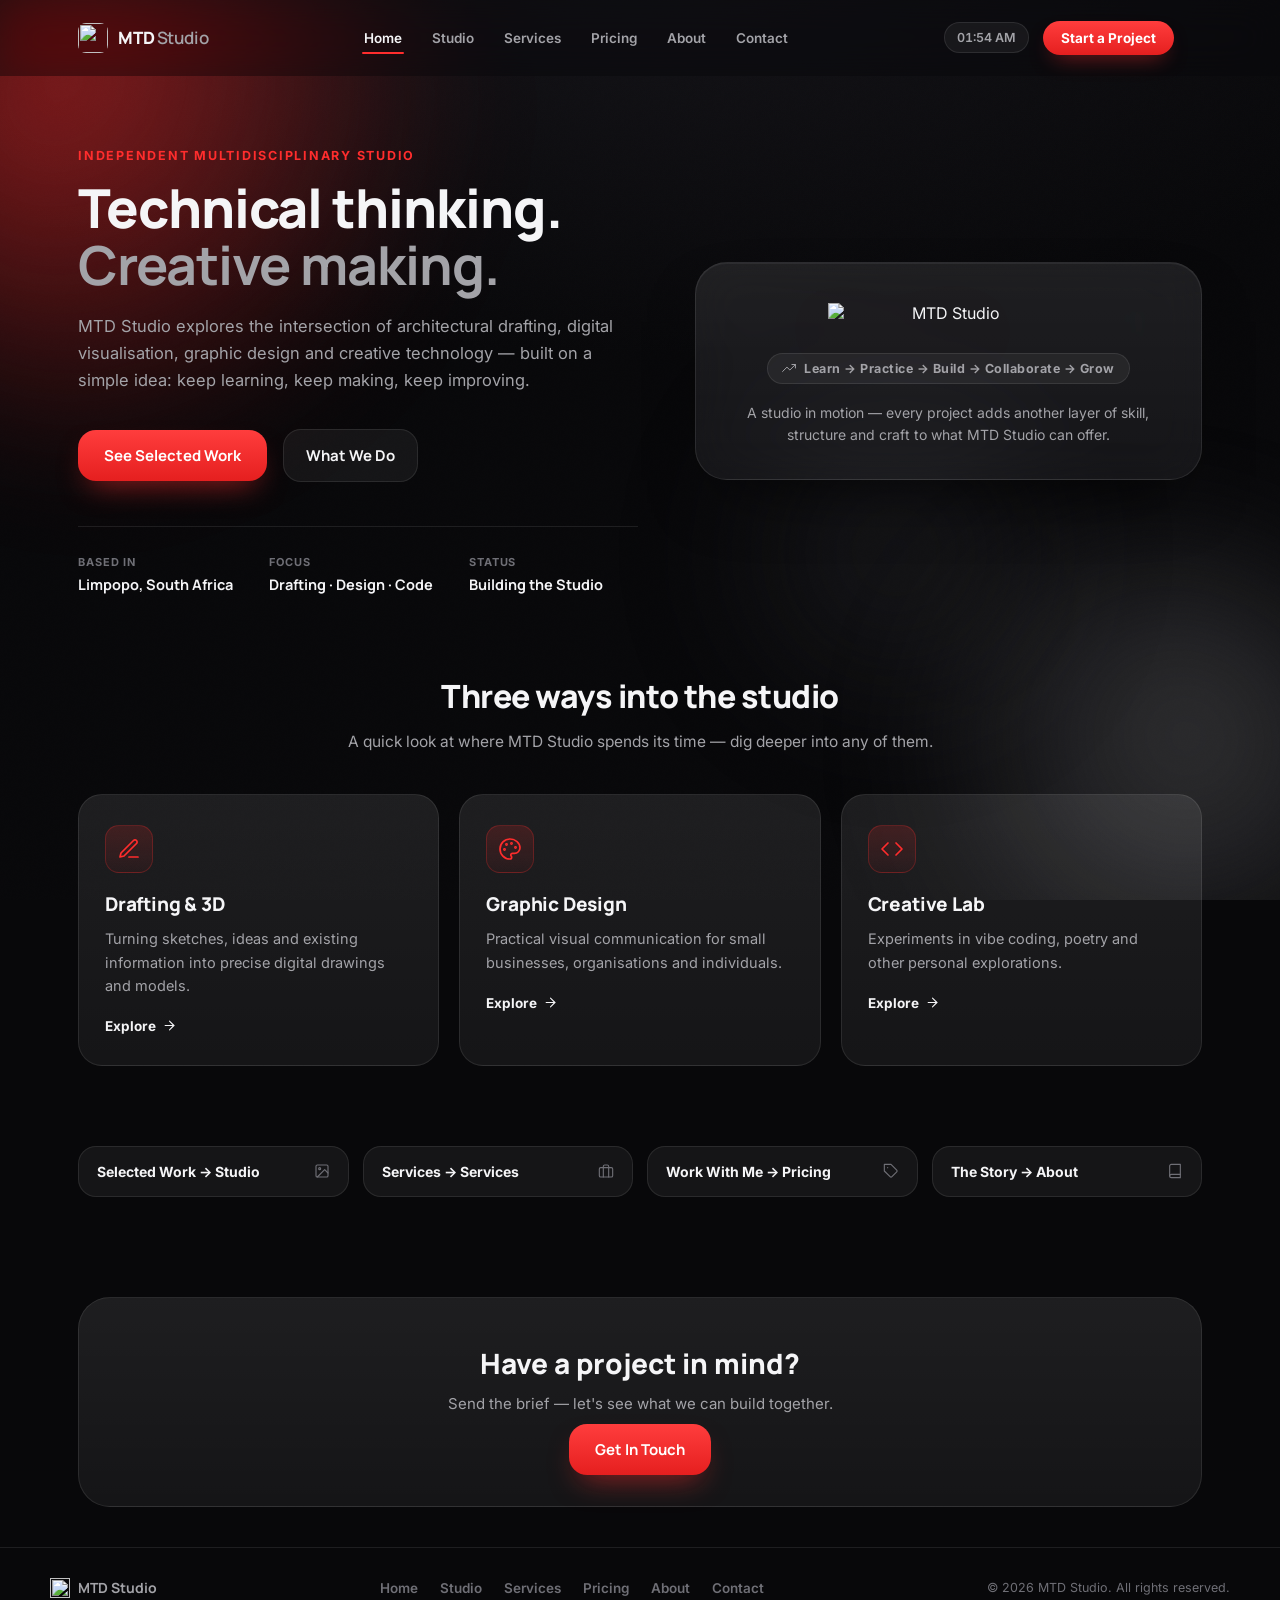
==== index.html @ 6cbee1c7 "Add new HTML pages for contact, pricing, services, and studio sections - Created contact.html for us" ====
<!DOCTYPE html>
<html lang="en">
<head>
<meta charset="UTF-8">
<meta name="viewport" content="width=device-width, initial-scale=1.0, viewport-fit=cover">
<title>MTD Studio — Technical Thinking. Creative Making.</title>
<meta name="description" content="MTD Studio is an independent multidisciplinary studio exploring the intersection of architectural drafting, digital visualisation, graphic design and creative technology.">

<link rel="icon" type="image/png" href="assets/web tab icon.png">
<link rel="apple-touch-icon" href="assets/web tab icon.png">
<meta name="theme-color" content="#0b0b0d">

<link rel="preconnect" href="https://fonts.googleapis.com">
<link rel="preconnect" href="https://fonts.gstatic.com" crossorigin>
<link href="https://fonts.googleapis.com/css2?family=Inter:wght@300;400;500;600;700;800&family=Manrope:wght@400;600;700;800&display=swap" rel="stylesheet">

<link rel="stylesheet" href="style.css">
</head>
<body id="top">

<div class="bg-scene" aria-hidden="true">
  <span class="orb orb--red"></span>
  <span class="orb orb--gray"></span>
  <span class="orb orb--dim"></span>
  <div class="grain"></div>
</div>

<header class="site-header" id="siteHeader">
  <div class="site-header__inner">
    <a href="index.html" class="brand">
      <img src="assets/favicon.png" alt="" class="brand__mark" width="30" height="30">
      <span class="brand__name">MTD<span class="brand__name-dim">Studio</span></span>
    </a>
    <nav class="site-nav" aria-label="Primary">
      <a href="index.html">Home</a>
      <a href="studio.html">Studio</a>
      <a href="services.html">Services</a>
      <a href="pricing.html">Pricing</a>
      <a href="about.html">About</a>
      <a href="contact.html">Contact</a>
    </nav>
    <div class="site-header__actions">
      <span class="clock-pill" id="clock">--:--</span>
      <a href="contact.html" class="header-cta">Start a Project</a>
    </div>
    <button class="nav-toggle" id="navToggle" aria-label="Open menu" aria-expanded="false" aria-controls="mobileNav">
      <span></span><span></span><span></span>
    </button>
  </div>
  <nav class="mobile-nav" id="mobileNav" aria-label="Mobile">
    <a href="index.html">Home</a>
    <a href="studio.html">Studio</a>
    <a href="services.html">Services</a>
    <a href="pricing.html">Pricing</a>
    <a href="about.html">About</a>
    <a href="contact.html" class="mobile-nav__cta">Start a Project</a>
  </nav>
</header>

<div class="site">

  <!-- ===================== HERO ===================== -->
  <main class="hero">
    <div class="hero__inner">

      <div class="hero__copy">
        <p class="eyebrow">Independent Multidisciplinary Studio</p>
        <h1 class="headline">
          Technical thinking.<br>
          <span class="headline__accent">Creative making.</span>
        </h1>
        <p class="subhead">
          MTD Studio explores the intersection of architectural drafting,
          digital visualisation, graphic design and creative technology —
          built on a simple idea: keep learning, keep making, keep improving.
        </p>

        <div class="hero__cta-row">
          <a href="studio.html" class="cta-primary">See Selected Work</a>
          <a href="services.html" class="cta-secondary">What We Do</a>
        </div>

        <dl class="hero__stats">
          <div>
            <dt>Based In</dt>
            <dd>Limpopo, South Africa</dd>
          </div>
          <div>
            <dt>Focus</dt>
            <dd>Drafting · Design · Code</dd>
          </div>
          <div>
            <dt>Status</dt>
            <dd>Building the Studio</dd>
          </div>
        </dl>
      </div>

      <div class="hero__panel">
        <div class="panel-card">
          <img src="assets/logo-full.png" alt="MTD Studio" class="panel-card__logo">
          <p class="badge-pill badge-pill--muted" style="margin:0 auto 18px;">
            <svg class="icon" viewBox="0 0 24 24"><polyline points="23 6 13.5 15.5 8.5 10.5 1 18"></polyline><polyline points="17 6 23 6 23 12"></polyline></svg>
            Learn → Practice → Build → Collaborate → Grow
          </p>
          <p style="color:var(--text-dim); font-size:14px; line-height:1.6; margin:0;">
            A studio in motion — every project adds another layer of skill,
            structure and craft to what MTD Studio can offer.
          </p>
        </div>
      </div>

    </div>
  </main>

  <!-- ===================== PATHWAYS ===================== -->
  <section class="section" aria-label="What MTD Studio does">
    <div class="section-head">
      <h2>Three ways into the studio</h2>
      <p>A quick look at where MTD Studio spends its time — dig deeper into any of them.</p>
    </div>

    <div class="pathways">

      <article class="pathway-card">
        <div class="icon-badge">
          <svg class="icon" viewBox="0 0 24 24"><path d="M12 20h9"></path><path d="M16.5 3.5a2.121 2.121 0 0 1 3 3L7 19l-4 1 1-4L16.5 3.5z"></path></svg>
        </div>
        <h3>Drafting &amp; 3D</h3>
        <p>Turning sketches, ideas and existing information into precise digital drawings and models.</p>
        <a href="studio.html#built-environment" class="pathway-card__link">
          Explore
          <svg class="icon" viewBox="0 0 24 24"><line x1="5" y1="12" x2="19" y2="12"></line><polyline points="12 5 19 12 12 19"></polyline></svg>
        </a>
      </article>

      <article class="pathway-card">
        <div class="icon-badge">
          <svg class="icon" viewBox="0 0 24 24"><circle cx="13.5" cy="6.5" r=".6"></circle><circle cx="17.5" cy="10.5" r=".6"></circle><circle cx="8.5" cy="7.5" r=".6"></circle><circle cx="6.5" cy="12.5" r=".6"></circle><path d="M12 2C6.5 2 2 6.5 2 12s4.5 10 10 10c.926 0 1.648-.746 1.648-1.688 0-.437-.18-.835-.437-1.125-.29-.289-.438-.652-.438-1.125a1.64 1.64 0 0 1 1.668-1.668h1.996c3.051 0 5.555-2.503 5.555-5.554C21.965 6.012 17.461 2 12 2z"></path></svg>
        </div>
        <h3>Graphic Design</h3>
        <p>Practical visual communication for small businesses, organisations and individuals.</p>
        <a href="studio.html#graphic-design" class="pathway-card__link">
          Explore
          <svg class="icon" viewBox="0 0 24 24"><line x1="5" y1="12" x2="19" y2="12"></line><polyline points="12 5 19 12 12 19"></polyline></svg>
        </a>
      </article>

      <article class="pathway-card">
        <div class="icon-badge">
          <svg class="icon" viewBox="0 0 24 24"><polyline points="16 18 22 12 16 6"></polyline><polyline points="8 6 2 12 8 18"></polyline></svg>
        </div>
        <h3>Creative Lab</h3>
        <p>Experiments in vibe coding, poetry and other personal explorations.</p>
        <a href="studio.html#creative-lab" class="pathway-card__link">
          Explore
          <svg class="icon" viewBox="0 0 24 24"><line x1="5" y1="12" x2="19" y2="12"></line><polyline points="12 5 19 12 12 19"></polyline></svg>
        </a>
      </article>

    </div>
  </section>

  <!-- ===================== QUICK LINKS ===================== -->
  <section class="section section--tight" aria-label="Quick links">
    <div class="quick-links">
      <a href="studio.html" class="quick-link">
        Selected Work → Studio
        <svg class="icon" viewBox="0 0 24 24"><rect x="3" y="3" width="18" height="18" rx="2" ry="2"></rect><circle cx="8.5" cy="8.5" r="1.5"></circle><polyline points="21 15 16 10 5 21"></polyline></svg>
      </a>
      <a href="services.html" class="quick-link">
        Services → Services
        <svg class="icon" viewBox="0 0 24 24"><rect x="2" y="7" width="20" height="14" rx="2" ry="2"></rect><path d="M16 21V5a2 2 0 0 0-2-2h-4a2 2 0 0 0-2 2v16"></path></svg>
      </a>
      <a href="pricing.html" class="quick-link">
        Work With Me → Pricing
        <svg class="icon" viewBox="0 0 24 24"><path d="M20.59 13.41L13.42 20.58a2 2 0 0 1-2.83 0L2 12V2h10l8.59 8.59a2 2 0 0 1 0 2.82z"></path><line x1="7" y1="7" x2="7.01" y2="7"></line></svg>
      </a>
      <a href="about.html" class="quick-link">
        The Story → About
        <svg class="icon" viewBox="0 0 24 24"><path d="M4 19.5A2.5 2.5 0 0 1 6.5 17H20"></path><path d="M6.5 2H20v20H6.5A2.5 2.5 0 0 1 4 19.5v-15A2.5 2.5 0 0 1 6.5 2z"></path></svg>
      </a>
    </div>
  </section>

  <!-- ===================== CLOSING CTA ===================== -->
  <section class="section">
    <div class="cta-banner">
      <h2>Have a project in mind?</h2>
      <p>Send the brief — let's see what we can build together.</p>
      <a href="contact.html" class="cta-primary">Get In Touch</a>
    </div>
  </section>

  <footer class="footer">
    <div class="footer__inner">
      <div class="footer__brand">
        <img src="assets/favicon.png" alt="" width="20" height="20">
        <span>MTD Studio</span>
      </div>
      <nav class="footer__nav" aria-label="Footer">
        <a href="index.html">Home</a>
        <a href="studio.html">Studio</a>
        <a href="services.html">Services</a>
        <a href="pricing.html">Pricing</a>
        <a href="about.html">About</a>
        <a href="contact.html">Contact</a>
      </nav>
      <p class="footer__copy">&copy; <span id="year"></span> MTD Studio. All rights reserved.</p>
    </div>
  </footer>

</div>

<script src="script.js"></script>
</body>
</html>
---- style.css ----
/* ============================================================
   MTD Studio — Coming Soon
   iOS-inspired "liquid glass" design system
   ============================================================ */

:root{
  --bg:            #08080a;
  --surface:       rgba(255,255,255,0.055);
  --surface-hi:    rgba(255,255,255,0.09);
  --stroke:        rgba(255,255,255,0.09);
  --stroke-hi:     rgba(255,255,255,0.16);

  --text:          #f5f5f7;
  --text-dim:      #a3a3a8;
  --text-faint:    #6f6f76;

  --red:           #ff2d2d;
  --gray-accent:   #8e8e93;

  --radius-xl:     32px;
  --radius-lg:     24px;
  --radius-md:     18px;
  --radius-sm:     12px;

  --header-h:      76px;
  --container:     1180px;

  --font-display:  'Manrope', -apple-system, BlinkMacSystemFont, 'SF Pro Display', 'Segoe UI', sans-serif;
  --font-body:     'Inter', -apple-system, BlinkMacSystemFont, 'SF Pro Text', 'Segoe UI', sans-serif;

  --ease:          cubic-bezier(.22,.9,.32,1);
}

*, *::before, *::after{ box-sizing: border-box; }

html{ scroll-behavior: smooth; }

body{
  margin:0;
  min-height:100vh;
  background: var(--bg);
  color: var(--text);
  font-family: var(--font-body);
  -webkit-font-smoothing: antialiased;
  overflow-x: hidden;
}

img{ max-width:100%; display:block; }

::selection{ background: var(--red); color:#fff; }

a{ color:inherit; text-decoration:none; }

a:focus-visible, button:focus-visible, input:focus-visible, textarea:focus-visible{
  outline: 2px solid var(--red);
  outline-offset: 3px;
}

/* ---------------- Ambient background ---------------- */
.bg-scene{
  position: fixed;
  inset: 0;
  z-index: 0;
  overflow: hidden;
  background:
    radial-gradient(120% 90% at 50% -10%, #16151a 0%, var(--bg) 55%);
}

.orb{
  position:absolute;
  border-radius:50%;
  filter: blur(70px);
  opacity:.55;
  will-change: transform;
}
.orb--red{
  width: 46vw; height:46vw;
  max-width:640px; max-height:640px;
  top: -12%; left: -10%;
  background: radial-gradient(circle at 30% 30%, var(--red), transparent 70%);
  animation: drift1 26s var(--ease) infinite alternate;
}
.orb--gray{
  width: 38vw; height:38vw;
  max-width:520px; max-height:520px;
  bottom: -14%; right: -8%;
  background: radial-gradient(circle at 60% 40%, var(--gray-accent), transparent 70%);
  opacity:.35;
  animation: drift2 32s var(--ease) infinite alternate;
}
.orb--dim{
  width: 30vw; height:30vw;
  max-width:420px; max-height:420px;
  top: 40%; left: 55%;
  background: radial-gradient(circle, #3a3a3f, transparent 70%);
  opacity:.4;
  animation: drift3 40s var(--ease) infinite alternate;
}

@keyframes drift1{ 0%{transform:translate(0,0) scale(1);} 100%{transform:translate(8%,10%) scale(1.12);} }
@keyframes drift2{ 0%{transform:translate(0,0) scale(1);} 100%{transform:translate(-10%,-6%) scale(1.08);} }
@keyframes drift3{ 0%{transform:translate(0,0) scale(1);} 100%{transform:translate(-6%,8%) scale(1.15);} }

.grain{
  position:absolute; inset:0;
  background-image: url("data:image/svg+xml;utf8,<svg xmlns='http://www.w3.org/2000/svg' width='120' height='120'><filter id='n'><feTurbulence type='fractalNoise' baseFrequency='0.9' numOctaves='2' stitchTiles='stitch'/></filter><rect width='100%25' height='100%25' filter='url(%23n)' opacity='0.02'/></svg>");
  mix-blend-mode: overlay;
}

@media (prefers-reduced-motion: reduce){
  .orb{ animation: none !important; }
  html{ scroll-behavior:auto; }
}

/* ============================================================
   SITE HEADER
   ============================================================ */
.site-header{
  position: sticky;
  top: 0;
  z-index: 50;
  height: var(--header-h);
  display:flex;
  align-items:center;
  background: rgba(8,8,10,0.5);
  border-bottom: 1px solid transparent;
  backdrop-filter: blur(18px) saturate(160%);
  -webkit-backdrop-filter: blur(18px) saturate(160%);
  transition: background .35s var(--ease), border-color .35s var(--ease), box-shadow .35s var(--ease);
}
.site-header.is-scrolled{
  background: rgba(8,8,10,0.78);
  border-bottom-color: var(--stroke);
  box-shadow: 0 12px 30px -18px rgba(0,0,0,0.7);
}

.site-header__inner{
  width:100%;
  max-width: var(--container);
  margin: 0 auto;
  padding: 0 28px;
  display:grid;
  grid-template-columns: auto 1fr auto auto;
  align-items:center;
  gap: 28px;
}

.brand{
  display:flex;
  align-items:center;
  gap:10px;
  font-family: var(--font-display);
  font-weight:800;
  font-size: 17px;
  letter-spacing: -0.01em;
  white-space:nowrap;
}
.brand__mark{ border-radius:8px; }
.brand__name-dim{ color: var(--text-dim); font-weight:600; margin-left:2px; }

.site-nav{
  display:flex;
  align-items:center;
  justify-content:center;
  gap: 26px;
}
.site-nav a{
  font-size: 13.5px;
  font-weight: 600;
  color: var(--text-dim);
  transition: color .2s var(--ease);
  position:relative;
  padding: 6px 2px;
  white-space: nowrap;
}
.site-nav a:hover{ color: var(--text); }
.site-nav a::after{
  content:"";
  position:absolute;
  left:0; right:0; bottom:-2px;
  height:2px;
  background: var(--red);
  transform: scaleX(0);
  transform-origin: left;
  transition: transform .25s var(--ease);
  border-radius: 2px;
}
.site-nav a:hover::after{ transform: scaleX(1); }
.site-nav a.is-active{ color: var(--text); }
.site-nav a.is-active::after{ transform: scaleX(1); }
.mobile-nav a.is-active{ color: var(--text); }

.site-header__actions{
  display:flex;
  align-items:center;
  gap: 14px;
  justify-self:end;
}

.clock-pill{
  font-variant-numeric: tabular-nums;
  font-size: 12.5px;
  font-weight:600;
  color: var(--text-dim);
  background: var(--surface);
  border: 1px solid var(--stroke);
  padding: 7px 12px;
  border-radius: 999px;
  white-space:nowrap;
}

.header-cta{
  font-size: 13.5px;
  font-weight: 700;
  color: #fff;
  background: linear-gradient(180deg, #ff3d3d, #e51f1f);
  padding: 9px 18px;
  border-radius: 999px;
  white-space:nowrap;
  box-shadow: 0 10px 22px -10px rgba(255,45,45,0.6);
  transition: transform .2s var(--ease), box-shadow .2s var(--ease);
}
.header-cta:hover{ transform: translateY(-1px); box-shadow: 0 14px 26px -10px rgba(255,45,45,0.7); }

/* mobile nav toggle */
.nav-toggle{
  display:none;
  width: 40px; height:40px;
  border-radius: 12px;
  border: 1px solid var(--stroke);
  background: var(--surface);
  align-items:center;
  justify-content:center;
  flex-direction:column;
  gap:4px;
  cursor:pointer;
}
.nav-toggle span{
  width: 18px; height:2px;
  background: var(--text);
  border-radius: 2px;
  transition: transform .25s var(--ease), opacity .2s var(--ease);
}
.nav-toggle.is-open span:nth-child(1){ transform: translateY(6px) rotate(45deg); }
.nav-toggle.is-open span:nth-child(2){ opacity:0; }
.nav-toggle.is-open span:nth-child(3){ transform: translateY(-6px) rotate(-45deg); }

.mobile-nav{
  display:none;
  position:absolute;
  top: var(--header-h);
  left:0; right:0;
  flex-direction:column;
  gap: 2px;
  padding: 10px 20px 18px;
  background: rgba(10,10,12,0.96);
  border-bottom: 1px solid var(--stroke);
  backdrop-filter: blur(20px);
}
.mobile-nav.is-open{ display:flex; }
.mobile-nav a{
  padding: 12px 6px;
  font-size: 15px;
  font-weight:600;
  color: var(--text-dim);
  border-bottom: 1px solid var(--stroke);
}
.mobile-nav a:last-child{ border-bottom:none; }
.mobile-nav__cta{ color: var(--red) !important; }

/* ============================================================
   PAGE CONTAINER
   ============================================================ */
.site{
  position:relative;
  z-index:1;
}

/* ============================================================
   HERO
   ============================================================ */
.hero{
  max-width: var(--container);
  margin: 0 auto;
  padding: 72px 28px 40px;
}

.hero__inner{
  display:grid;
  grid-template-columns: 1.05fr 0.95fr;
  align-items:center;
  gap: 56px;
}

.hero__copy{ max-width: 560px; }

.eyebrow{
  margin: 0 0 16px;
  font-size: 12.5px;
  font-weight:700;
  letter-spacing: 0.14em;
  text-transform: uppercase;
  color: var(--red);
}
.eyebrow--center{ text-align:center; }

.headline{
  font-family: var(--font-display);
  font-size: clamp(34px, 4.2vw, 56px);
  line-height: 1.06;
  letter-spacing: -0.02em;
  font-weight: 800;
  margin: 0 0 20px;
  color: var(--text);
}
.headline__accent{ color: var(--text-dim); font-weight: 700; }

.subhead{
  margin: 0 0 34px;
  color: var(--text-dim);
  font-size: 16.5px;
  line-height: 1.65;
}

.hero__cta-row{
  display:flex;
  align-items:center;
  gap: 16px;
  flex-wrap: wrap;
  margin-bottom: 44px;
}
.cta-primary{
  padding: 15px 26px;
  border-radius: var(--radius-md);
  background: linear-gradient(180deg, #ff3d3d, #e51f1f);
  color:#fff;
  font-family: var(--font-display);
  font-weight:700;
  font-size: 15px;
  box-shadow: 0 14px 30px -12px rgba(255,45,45,0.6);
  transition: transform .2s var(--ease), box-shadow .2s var(--ease);
}
.cta-primary:hover{ transform: translateY(-2px); box-shadow: 0 18px 36px -12px rgba(255,45,45,0.7); }

.cta-secondary{
  padding: 15px 22px;
  border-radius: var(--radius-md);
  background: var(--surface);
  border: 1px solid var(--stroke);
  color: var(--text);
  font-family: var(--font-display);
  font-weight:700;
  font-size: 15px;
  transition: background .2s var(--ease), border-color .2s var(--ease), transform .2s var(--ease);
}
.cta-secondary:hover{ background: var(--surface-hi); border-color: var(--stroke-hi); transform: translateY(-2px); }

.hero__stats{
  display:flex;
  gap: 36px;
  margin:0;
  padding-top: 28px;
  border-top: 1px solid var(--stroke);
}
.hero__stats dt{
  font-size: 11px;
  font-weight:700;
  letter-spacing:0.08em;
  text-transform:uppercase;
  color: var(--text-faint);
  margin-bottom: 6px;
}
.hero__stats dd{
  margin:0;
  font-family: var(--font-display);
  font-size: 14.5px;
  font-weight:700;
  color: var(--text);
}

/* ---------------- Hero right panel ---------------- */
.hero__panel{ position:relative; }

.panel-card{
  position:relative;
  background: linear-gradient(180deg, var(--surface-hi), var(--surface));
  border: 1px solid var(--stroke);
  border-radius: var(--radius-xl);
  padding: 40px 28px 32px;
  backdrop-filter: blur(24px) saturate(160%);
  -webkit-backdrop-filter: blur(24px) saturate(160%);
  box-shadow:
    0 1px 0 rgba(255,255,255,0.06) inset,
    0 30px 70px -30px rgba(0,0,0,0.7);
  text-align:center;
}

.panel-card__logo{
  width: min(64%, 240px);
  margin: 0 auto 30px;
  filter: drop-shadow(0 18px 40px rgba(255,45,45,0.14));
}

/* ---------------- Countdown widgets ---------------- */
.countdown{
  display:grid;
  grid-template-columns: repeat(4, 1fr);
  gap: 10px;
  margin-bottom: 20px;
}

.widget{
  background: linear-gradient(180deg, rgba(255,255,255,0.06), rgba(255,255,255,0.02));
  border: 1px solid var(--stroke);
  border-radius: var(--radius-lg);
  padding: 16px 4px 12px;
  box-shadow: 0 1px 0 rgba(255,255,255,0.06) inset;
  transition: transform .5s var(--ease);
}
.widget:hover{ transform: translateY(-3px); }

.widget__flip{
  font-family: var(--font-display);
  font-variant-numeric: tabular-nums;
  font-size: clamp(22px, 2.6vw, 32px);
  font-weight: 800;
  letter-spacing: -0.02em;
  color: var(--text);
}
.widget__flip.tick{ animation: tick .35s var(--ease); }
@keyframes tick{ 0%{transform:translateY(-6px);opacity:0;} 100%{transform:translateY(0);opacity:1;} }

.widget__label{
  margin-top: 6px;
  font-size: 10.5px;
  font-weight: 600;
  letter-spacing: 0.08em;
  text-transform: uppercase;
  color: var(--text-faint);
}

.progress-track{
  height: 4px;
  border-radius: 999px;
  background: var(--surface);
  border: 1px solid var(--stroke);
  overflow:hidden;
}
.progress-track__fill{
  height:100%;
  width:0%;
  background: linear-gradient(90deg, var(--red), #ff6b6b);
  border-radius: inherit;
  transition: width 1s var(--ease);
}

/* ============================================================
   CONTACT
   ============================================================ */
.contact{
  padding: 40px 28px 100px;
  scroll-margin-top: calc(var(--header-h) + 16px);
}
.contact__inner{
  max-width: 640px;
  margin: 0 auto;
}
.contact__intro{ text-align:center; margin-bottom: 26px; }
.contact__intro h2{
  font-family: var(--font-display);
  font-size: clamp(24px, 3vw, 30px);
  font-weight: 800;
  letter-spacing: -0.015em;
  margin: 0 0 12px;
}
.contact__intro p{
  color: var(--text-dim);
  font-size: 15px;
  max-width: 440px;
  margin: 0 auto;
  line-height: 1.6;
}

.contact__card{
  background: linear-gradient(180deg, var(--surface-hi), var(--surface));
  border: 1px solid var(--stroke);
  border-radius: var(--radius-xl);
  padding: 8px 24px 20px;
  backdrop-filter: blur(28px) saturate(160%);
  -webkit-backdrop-filter: blur(28px) saturate(160%);
  box-shadow:
    0 1px 0 rgba(255,255,255,0.06) inset,
    0 30px 60px -30px rgba(0,0,0,0.65);
}

.field-row{
  display:grid;
  grid-template-columns: 1fr 1fr;
  gap: 0 28px;
}

.field{ padding: 16px 2px; }
.field label{
  display:block;
  font-size: 12px;
  font-weight: 600;
  color: var(--text-faint);
  letter-spacing: 0.02em;
  margin-bottom: 6px;
}
.field input,
.field textarea{
  width:100%;
  border: none;
  background: transparent;
  color: var(--text);
  font-family: var(--font-body);
  font-size: 15.5px;
  padding: 2px 0;
  resize: none;
}
.field input::placeholder,
.field textarea::placeholder{ color: var(--text-faint); }
.field input:focus,
.field textarea:focus{ outline: none; }
.field:focus-within label{ color: var(--red); }

.divider{ height:1px; background: var(--stroke); margin: 0 2px; }

.submit-btn{
  width:100%;
  margin: 20px 0 6px;
  padding: 15px 20px;
  border: none;
  border-radius: var(--radius-md);
  background: linear-gradient(180deg, #ff3d3d, #e51f1f);
  color:#fff;
  font-family: var(--font-display);
  font-size: 15.5px;
  font-weight: 700;
  letter-spacing: -0.01em;
  cursor: pointer;
  box-shadow: 0 12px 28px -10px rgba(255,45,45,0.55);
  transition: transform .2s var(--ease), box-shadow .2s var(--ease), opacity .2s ease;
}
.submit-btn:hover{ transform: translateY(-1px); box-shadow: 0 16px 34px -10px rgba(255,45,45,0.65); }
.submit-btn:active{ transform: translateY(0) scale(.98); }
.submit-btn:disabled{ opacity:.6; cursor:default; transform:none; }

.form-status{
  min-height: 18px;
  text-align:center;
  font-size: 13px;
  font-weight: 600;
  margin: 4px 0 6px;
  color: var(--text-dim);
}
.form-status.is-success{ color: #35d07f; }
.form-status.is-error{ color: var(--red); }

/* ============================================================
   FOOTER
   ============================================================ */
.footer{
  position: relative;
  z-index: 1;
  border-top: 1px solid var(--stroke);
  padding: 30px 28px;
}
.footer__inner{
  max-width: var(--container);
  margin: 0 auto;
  display:flex;
  align-items:center;
  justify-content:space-between;
  gap: 20px;
  flex-wrap: wrap;
}
.footer__brand{
  display:flex;
  align-items:center;
  gap:8px;
  font-weight:700;
  color: var(--text-dim);
  font-family: var(--font-display);
  font-size: 14px;
}
.footer__nav{ display:flex; flex-wrap: wrap; justify-content:center; gap: 10px 22px; }
.footer__nav a{
  font-size: 13.5px;
  font-weight:600;
  color: var(--text-faint);
  transition: color .2s var(--ease);
}
.footer__nav a:hover{ color: var(--text); }
.footer__copy{
  margin:0;
  font-size: 12.5px;
  color: var(--text-faint);
}

/* ============================================================
   ICONS
   ============================================================ */
.icon{
  width: 22px;
  height: 22px;
  flex-shrink: 0;
  stroke: currentColor;
  fill: none;
  stroke-width: 1.7;
  stroke-linecap: round;
  stroke-linejoin: round;
}
.icon-badge{
  display:inline-flex;
  align-items:center;
  justify-content:center;
  width: 48px;
  height: 48px;
  border-radius: 14px;
  background: linear-gradient(180deg, rgba(255,45,45,0.16), rgba(255,45,45,0.05));
  border: 1px solid rgba(255,45,45,0.25);
  color: var(--red);
  margin-bottom: 18px;
}
.icon-badge .icon{ width:24px; height:24px; }
.icon-badge--gray{
  background: linear-gradient(180deg, rgba(255,255,255,0.09), rgba(255,255,255,0.03));
  border-color: var(--stroke-hi);
  color: var(--text-dim);
}

/* ============================================================
   PAGE HEADER (inner pages: Studio / Services / Pricing / About / Contact)
   ============================================================ */
.page-header{
  max-width: var(--container);
  margin: 0 auto;
  padding: 64px 28px 20px;
  text-align:center;
}
.page-header .eyebrow{ justify-content:center; display:flex; align-items:center; gap:8px; }
.page-header h1{
  font-family: var(--font-display);
  font-size: clamp(32px, 4.4vw, 50px);
  font-weight:800;
  letter-spacing:-0.02em;
  margin: 0 0 16px;
}
.page-header p{
  max-width: 560px;
  margin: 0 auto;
  color: var(--text-dim);
  font-size: 16px;
  line-height:1.65;
}

.badge-pill{
  display:inline-flex;
  align-items:center;
  gap:8px;
  font-size: 12.5px;
  font-weight:700;
  letter-spacing:0.04em;
  color: var(--red);
  background: rgba(255,45,45,0.1);
  border: 1px solid rgba(255,45,45,0.25);
  padding: 7px 14px;
  border-radius: 999px;
  margin-bottom: 20px;
}
.badge-pill .icon{ width:14px; height:14px; }
.badge-pill--muted{
  color: var(--text-dim);
  background: var(--surface);
  border-color: var(--stroke);
}

section.section{
  max-width: var(--container);
  margin: 0 auto;
  padding: 40px 28px;
}
.section--tight{ padding-top: 8px; padding-bottom: 8px; }

.section-head{
  max-width: 640px;
  margin: 0 auto 40px;
  text-align:center;
}
.section-head h2{
  font-family: var(--font-display);
  font-size: clamp(24px, 3vw, 32px);
  font-weight:800;
  letter-spacing:-0.015em;
  margin: 0 0 12px;
}
.section-head p{ color: var(--text-dim); font-size: 15.5px; line-height:1.6; margin:0; }
.section-head--left{ text-align:left; margin: 0 0 28px; }

/* ============================================================
   HOME — PATHWAY CARDS
   ============================================================ */
.pathways{
  display:grid;
  grid-template-columns: repeat(3, 1fr);
  gap: 20px;
}
.pathway-card{
  background: linear-gradient(180deg, var(--surface-hi), var(--surface));
  border: 1px solid var(--stroke);
  border-radius: var(--radius-lg);
  padding: 30px 26px;
  transition: transform .3s var(--ease), border-color .3s var(--ease), box-shadow .3s var(--ease);
}
.pathway-card:hover{
  transform: translateY(-4px);
  border-color: var(--stroke-hi);
  box-shadow: 0 24px 50px -30px rgba(0,0,0,0.7);
}
.pathway-card h3{
  font-family: var(--font-display);
  font-size: 19px;
  font-weight:800;
  margin: 0 0 10px;
  letter-spacing:-0.01em;
}
.pathway-card p{
  color: var(--text-dim);
  font-size: 14.5px;
  line-height:1.6;
  margin: 0 0 18px;
}
.pathway-card__link{
  display:inline-flex;
  align-items:center;
  gap:6px;
  font-size: 13.5px;
  font-weight:700;
  color: var(--text);
}
.pathway-card__link .icon{ width:15px; height:15px; transition: transform .2s var(--ease); }
.pathway-card__link:hover .icon{ transform: translateX(3px); }

/* quick-link row (Selected Work / Services / Work With Me / About) */
.quick-links{
  display:grid;
  grid-template-columns: repeat(4, 1fr);
  gap: 14px;
}
.quick-link{
  display:flex;
  align-items:center;
  justify-content:space-between;
  gap: 10px;
  background: var(--surface);
  border: 1px solid var(--stroke);
  border-radius: var(--radius-md);
  padding: 16px 18px;
  font-size: 14px;
  font-weight:700;
  color: var(--text);
  transition: background .2s var(--ease), border-color .2s var(--ease), transform .2s var(--ease);
}
.quick-link:hover{ background: var(--surface-hi); border-color: var(--stroke-hi); transform: translateY(-2px); }
.quick-link .icon{ width:16px; height:16px; color: var(--text-faint); flex-shrink:0; }

/* ============================================================
   DISCIPLINE / STUDIO CARDS (with "coming soon" state)
   ============================================================ */
.disciplines{
  display:grid;
  grid-template-columns: repeat(3, 1fr);
  gap: 22px;
}
.discipline-card{
  position:relative;
  background: linear-gradient(180deg, var(--surface-hi), var(--surface));
  border: 1px solid var(--stroke);
  border-radius: var(--radius-lg);
  padding: 30px 26px 26px;
  overflow:hidden;
}
.discipline-card__ribbon{
  position:absolute;
  top: 16px;
  right: 16px;
  font-size: 10.5px;
  font-weight:700;
  letter-spacing:0.06em;
  text-transform:uppercase;
  color: var(--text-faint);
  background: rgba(255,255,255,0.06);
  border: 1px solid var(--stroke);
  padding: 5px 10px;
  border-radius: 999px;
}
.discipline-card h3{
  font-family: var(--font-display);
  font-size: 18px;
  font-weight:800;
  margin: 0 0 10px;
}
.discipline-card p{
  color: var(--text-dim);
  font-size: 14px;
  line-height:1.6;
  margin: 0 0 18px;
}
.discipline-card ul{
  list-style:none;
  margin: 0;
  padding: 16px 0 0;
  border-top: 1px solid var(--stroke);
  display:flex;
  flex-direction:column;
  gap: 9px;
}
.discipline-card li{
  font-size: 13px;
  color: var(--text-faint);
  display:flex;
  align-items:center;
  gap: 8px;
}
.discipline-card li .icon{ width:13px; height:13px; color: var(--text-faint); }

/* ============================================================
   SERVICES
   ============================================================ */
.service-families{
  display:grid;
  grid-template-columns: 1fr 1fr;
  gap: 26px;
}
.service-family{
  background: linear-gradient(180deg, var(--surface-hi), var(--surface));
  border: 1px solid var(--stroke);
  border-radius: var(--radius-lg);
  padding: 30px;
}
.service-family__head{
  display:flex;
  align-items:center;
  gap: 14px;
  margin-bottom: 22px;
}
.service-family__head .icon-badge{ margin-bottom:0; }
.service-family__head h2{
  font-family: var(--font-display);
  font-size: 20px;
  font-weight:800;
  margin:0;
  letter-spacing:-0.01em;
}

.service-group{ margin-bottom: 22px; }
.service-group:last-child{ margin-bottom:0; }
.service-group h4{
  font-size: 12px;
  font-weight:700;
  letter-spacing:0.06em;
  text-transform:uppercase;
  color: var(--red);
  margin: 0 0 12px;
}
.service-list{
  list-style:none;
  margin:0; padding:0;
  display:flex;
  flex-direction:column;
  gap: 10px;
}
.service-list li{
  display:flex;
  align-items:flex-start;
  gap: 10px;
  font-size: 14.5px;
  color: var(--text-dim);
  line-height:1.5;
}
.service-list li .icon{ width:15px; height:15px; margin-top:2px; color: var(--red); flex-shrink:0; }

.cta-banner{
  margin-top: 20px;
  text-align:center;
  background: linear-gradient(180deg, var(--surface-hi), var(--surface));
  border: 1px solid var(--stroke);
  border-radius: var(--radius-xl);
  padding: 46px 30px;
}
.cta-banner h2{
  font-family: var(--font-display);
  font-size: clamp(22px, 3vw, 28px);
  font-weight:800;
  margin: 0 0 12px;
}
.cta-banner p{ color: var(--text-dim); font-size: 15px; margin: 0 0 26px; }

/* ============================================================
   PRICING
   ============================================================ */
.disclaimer-dialog{
  max-width: 640px;
  width: calc(100% - 40px);
  margin: auto;
  padding: 0;
  border: 1px solid var(--stroke-hi);
  border-radius: var(--radius-xl);
  background: #101013;
  color: var(--text);
}
.disclaimer-dialog::backdrop{
  background: rgba(4,4,5,0.72);
  backdrop-filter: blur(6px);
}
.disclaimer-dialog__body{ padding: 34px 30px 28px; }
.disclaimer-dialog h2{
  font-family: var(--font-display);
  font-size: 21px;
  font-weight:800;
  margin: 0 0 14px;
}
.disclaimer-dialog p{
  color: var(--text-dim);
  font-size: 14.5px;
  line-height:1.65;
  margin: 0 0 14px;
}
.disclaimer-dialog p:last-of-type{ margin-bottom: 0; }
.disclaimer-dialog__actions{
  display:flex;
  justify-content:flex-end;
  gap: 12px;
  padding: 20px 30px;
  border-top: 1px solid var(--stroke);
}
.disclaimer-reopen{
  display:inline-flex;
  align-items:center;
  gap:7px;
  font-size: 13px;
  font-weight:700;
  color: var(--text-dim);
  background: var(--surface);
  border: 1px solid var(--stroke);
  padding: 9px 16px;
  border-radius: 999px;
  margin: 0 auto 8px;
}
.disclaimer-reopen .icon{ width:14px; height:14px; }
.disclaimer-reopen:hover{ color: var(--text); border-color: var(--stroke-hi); }

.notice-panel{
  background: linear-gradient(180deg, rgba(255,255,255,0.06), rgba(255,255,255,0.02));
  border: 1px solid var(--stroke);
  border-left: 3px solid var(--red);
  border-radius: var(--radius-md);
  padding: 20px 24px;
  margin: 0 0 46px;
  font-size: 13.5px;
  color: var(--text-dim);
  line-height:1.6;
}
.notice-panel strong{ color: var(--text); }

.pricing-table{
  width:100%;
  border-collapse: collapse;
  background: linear-gradient(180deg, var(--surface-hi), var(--surface));
  border: 1px solid var(--stroke);
  border-radius: var(--radius-lg);
  overflow:hidden;
}
.pricing-table th,
.pricing-table td{
  padding: 15px 20px;
  text-align:left;
  font-size: 14.5px;
}
.pricing-table thead th{
  font-size: 11px;
  font-weight:700;
  letter-spacing:0.06em;
  text-transform:uppercase;
  color: var(--text-faint);
  border-bottom: 1px solid var(--stroke);
}
.pricing-table tbody td{ border-bottom: 1px solid var(--stroke); color: var(--text-dim); }
.pricing-table tbody tr:last-child td{ border-bottom:none; }
.pricing-table td:first-child{ color: var(--text); font-weight:600; }
.pricing-table td.price{ color: var(--red); font-weight:700; font-family: var(--font-display); white-space:nowrap; }

.price-cards{
  display:grid;
  grid-template-columns: repeat(2, 1fr);
  gap: 18px;
}
.price-card{
  background: linear-gradient(180deg, var(--surface-hi), var(--surface));
  border: 1px solid var(--stroke);
  border-radius: var(--radius-lg);
  padding: 26px;
}
.price-card h4{
  font-family: var(--font-display);
  font-size: 16px;
  font-weight:800;
  margin: 0 0 6px;
}
.price-card .price-card__amount{
  font-family: var(--font-display);
  font-size: 22px;
  font-weight:800;
  color: var(--red);
  margin: 0 0 10px;
}
.price-card p{
  font-size: 13.5px;
  color: var(--text-dim);
  line-height:1.55;
  margin:0;
}

.example-grid{
  display:grid;
  grid-template-columns: repeat(3, 1fr);
  gap: 16px;
  margin-top: 18px;
}
.example-card{
  background: var(--surface);
  border: 1px solid var(--stroke);
  border-radius: var(--radius-md);
  padding: 18px 20px;
  font-size: 13.5px;
  color: var(--text-dim);
}
.example-card strong{ display:block; color: var(--text); font-size: 14.5px; margin-bottom: 6px; }

/* ============================================================
   ABOUT — GROWTH TIMELINE
   ============================================================ */
.growth-grid{
  display:grid;
  grid-template-columns: repeat(3, 1fr);
  gap: 22px;
  margin-bottom: 48px;
}
.growth-card{
  background: linear-gradient(180deg, var(--surface-hi), var(--surface));
  border: 1px solid var(--stroke);
  border-radius: var(--radius-lg);
  padding: 28px 24px;
}
.growth-card h3{
  font-family: var(--font-display);
  font-size: 16px;
  font-weight:800;
  margin: 0 0 12px;
}
.growth-card p{ color: var(--text-dim); font-size: 14px; line-height:1.6; margin:0; }
.growth-card ul{
  list-style:none; margin:0; padding:0;
  display:flex; flex-direction:column; gap:10px;
}
.growth-card li{
  display:flex; align-items:center; gap:9px;
  font-size: 13.5px; color: var(--text-dim);
}
.growth-card li .icon{ width:14px; height:14px; color: var(--red); flex-shrink:0; }

.timeline{
  display:flex;
  align-items:center;
  justify-content:space-between;
  gap: 6px;
  background: linear-gradient(180deg, var(--surface-hi), var(--surface));
  border: 1px solid var(--stroke);
  border-radius: var(--radius-xl);
  padding: 30px 26px;
}
.timeline__step{
  display:flex;
  flex-direction:column;
  align-items:center;
  gap: 10px;
  text-align:center;
  flex: 1;
}
.timeline__dot{
  width: 12px; height:12px;
  border-radius:50%;
  background: var(--red);
  box-shadow: 0 0 0 5px rgba(255,45,45,0.15);
}
.timeline__label{
  font-family: var(--font-display);
  font-size: 13px;
  font-weight:700;
  color: var(--text);
}
.timeline__connector{
  flex: 0.6;
  height: 1px;
  background: var(--stroke-hi);
  margin-bottom: 22px;
}

.about-intro{
  max-width: 720px;
  margin: 0 auto 50px;
  text-align:center;
  color: var(--text-dim);
  font-size: 16.5px;
  line-height:1.75;
}
.about-intro strong{ color: var(--text); }

/* ============================================================
   CONTACT PAGE (standalone)
   ============================================================ */
.contact-details{
  display:grid;
  grid-template-columns: repeat(3, 1fr);
  gap: 16px;
  max-width: 640px;
  margin: 0 auto 40px;
}
.contact-detail{
  display:flex;
  flex-direction:column;
  align-items:center;
  gap: 10px;
  text-align:center;
  background: var(--surface);
  border: 1px solid var(--stroke);
  border-radius: var(--radius-md);
  padding: 20px 14px;
  font-size: 13px;
  color: var(--text-dim);
}
.contact-detail strong{ display:block; color: var(--text); font-size: 13.5px; margin-bottom: 2px; }
.contact-detail .icon{ color: var(--red); width:18px; height:18px; }

/* ============================================================
   COMING SOON note used on the Studio page
   ============================================================ */
.coming-soon-note{
  max-width: 640px;
  margin: 30px auto 0;
  text-align:center;
  font-size: 13.5px;
  color: var(--text-faint);
  line-height:1.6;
}

/* ============================================================
   RESPONSIVE
   ============================================================ */
@media (max-width: 980px){
  .site-nav{ display:none; }
  .site-header__actions .clock-pill{ display:none; }
  .site-header__actions .header-cta{ display:none; }
  .nav-toggle{ display:flex; }
  .site-header__inner{ grid-template-columns: auto 1fr auto; }

  .hero__inner{
    grid-template-columns: 1fr;
    gap: 44px;
    text-align:center;
  }
  .hero__copy{ max-width: 100%; margin: 0 auto; }
  .hero__cta-row{ justify-content:center; }
  .hero__stats{ justify-content:center; }
  .hero__panel{ max-width: 480px; margin: 0 auto; width:100%; }

  .pathways{ grid-template-columns: 1fr; }
  .quick-links{ grid-template-columns: repeat(2, 1fr); }
  .disciplines{ grid-template-columns: 1fr; }
  .service-families{ grid-template-columns: 1fr; }
  .growth-grid{ grid-template-columns: 1fr; }
  .price-cards{ grid-template-columns: 1fr; }
  .example-grid{ grid-template-columns: 1fr; }
  .contact-details{ grid-template-columns: 1fr; }
  .timeline{ flex-direction:column; align-items:flex-start; padding: 26px 24px; }
  .timeline__connector{ width:1px; height:26px; margin: 0 0 0 5px; }
  .timeline__step{ flex-direction:row; text-align:left; }
}

@media (max-width: 640px){
  .hero{ padding: 44px 18px 28px; }
  .contact{ padding: 20px 18px 80px; }
  .field-row{ grid-template-columns: 1fr; }
  .countdown{ gap: 8px; }
  .widget{ padding: 13px 2px 9px; border-radius: var(--radius-md); }
  .hero__stats{ gap: 22px; flex-wrap:wrap; }
  .footer__inner{ flex-direction:column; text-align:center; }

  .page-header{ padding: 48px 18px 12px; }
  section.section{ padding: 28px 18px; }
  .quick-links{ grid-template-columns: 1fr; }
  .pricing-table{ display:block; overflow-x:auto; }
  .disclaimer-dialog__actions{ flex-direction:column-reverse; }
  .disclaimer-dialog__actions .cta-secondary,
  .disclaimer-dialog__actions .cta-primary{ text-align:center; }
}
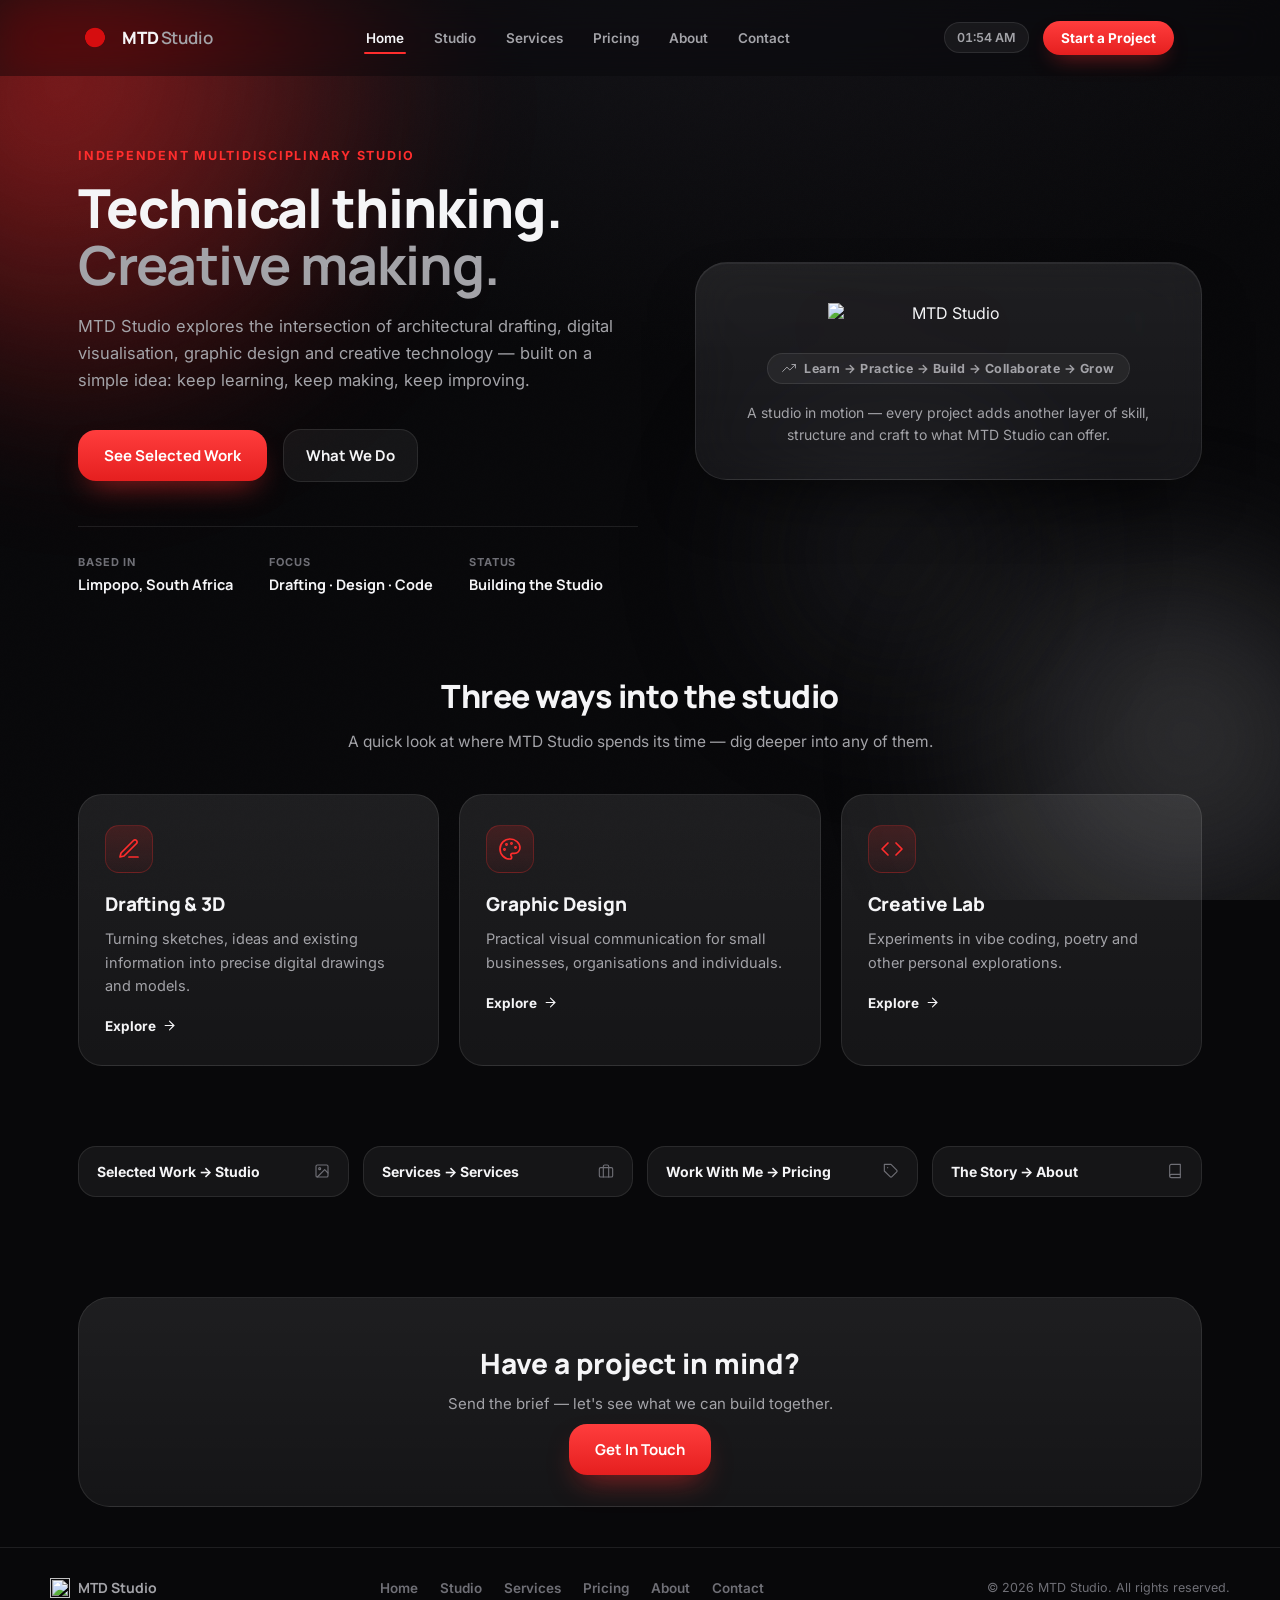
==== commit e1edff87: "Update page titles and icons across multiple HTML files" ====
--- a/index.html
+++ b/index.html
@@ -3,7 +3,7 @@
 <head>
 <meta charset="UTF-8">
 <meta name="viewport" content="width=device-width, initial-scale=1.0, viewport-fit=cover">
-<title>MTD Studio — Technical Thinking. Creative Making.</title>
+<title>MTD Studio Technical Thinking. Creative Making.</title>
 <meta name="description" content="MTD Studio is an independent multidisciplinary studio exploring the intersection of architectural drafting, digital visualisation, graphic design and creative technology.">
 
 <link rel="icon" type="image/png" href="assets/web tab icon.png">
@@ -28,7 +28,7 @@
 <header class="site-header" id="siteHeader">
   <div class="site-header__inner">
     <a href="index.html" class="brand">
-      <img src="assets/favicon.png" alt="" class="brand__mark" width="30" height="30">
+      <img src="assets/web tab icon.png" alt="" class="brand__mark" width="30" height="30">
       <span class="brand__name">MTD<span class="brand__name-dim">Studio</span></span>
     </a>
     <nav class="site-nav" aria-label="Primary">
--- a/style.css
+++ b/style.css
@@ -154,8 +154,15 @@
   font-size: 17px;
   letter-spacing: -0.01em;
   white-space:nowrap;
-}
-.brand__mark{ border-radius:8px; }
+  line-height:1;
+}
+.brand__mark{
+  width: 34px;
+  height: 34px;
+  border-radius:8px;
+  object-fit:contain;
+  flex-shrink:0;
+}
 .brand__name-dim{ color: var(--text-dim); font-weight:600; margin-left:2px; }
 
 .site-nav{
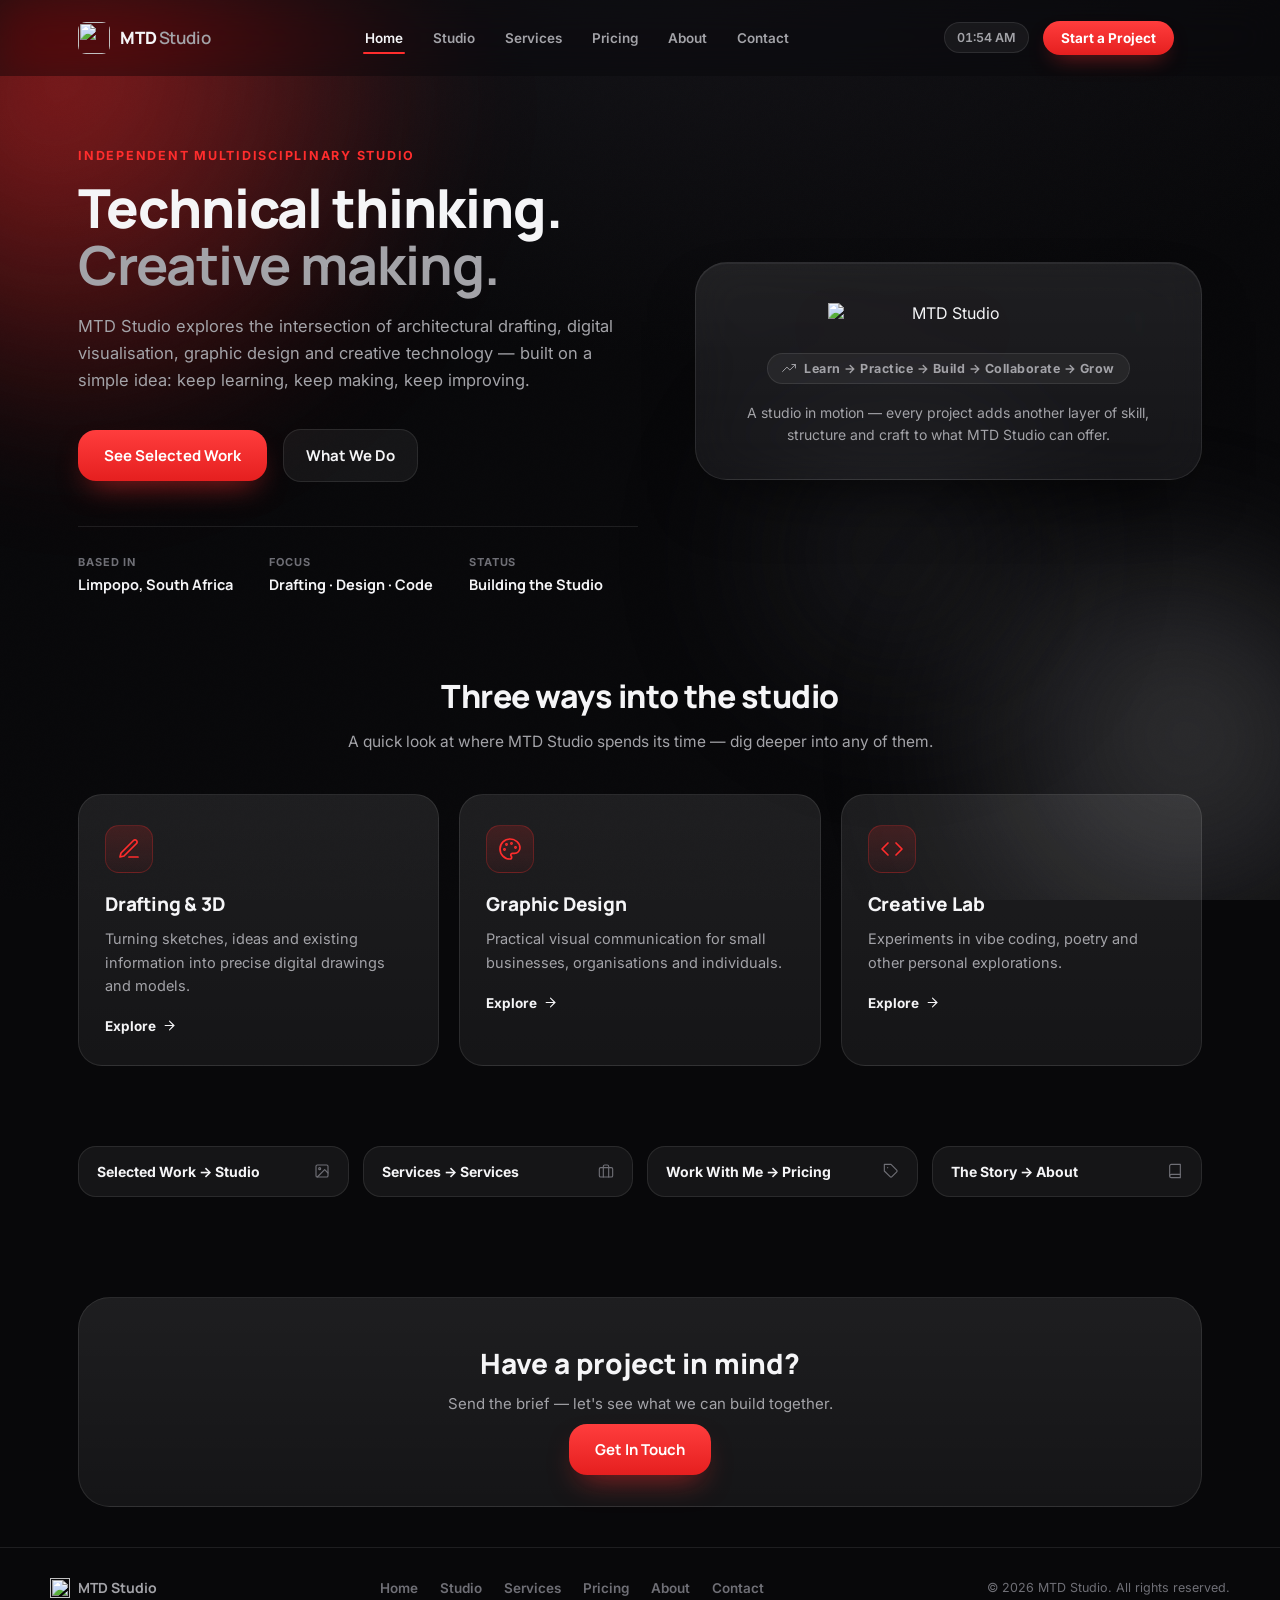
==== commit e3f69fd6: "Update favicon across multiple HTML files and adjust brand logo size in CSS" ====
--- a/index.html
+++ b/index.html
@@ -28,7 +28,7 @@
 <header class="site-header" id="siteHeader">
   <div class="site-header__inner">
     <a href="index.html" class="brand">
-      <img src="assets/web tab icon.png" alt="" class="brand__mark" width="30" height="30">
+      <img src="assets/favicon.png" alt="" class="brand__mark" width="30" height="30">
       <span class="brand__name">MTD<span class="brand__name-dim">Studio</span></span>
     </a>
     <nav class="site-nav" aria-label="Primary">
--- a/style.css
+++ b/style.css
@@ -157,11 +157,12 @@
   line-height:1;
 }
 .brand__mark{
-  width: 34px;
-  height: 34px;
+  width: 32px;
+  height: 32px;
   border-radius:8px;
   object-fit:contain;
   flex-shrink:0;
+  display:block;
 }
 .brand__name-dim{ color: var(--text-dim); font-weight:600; margin-left:2px; }
 
@@ -592,6 +593,13 @@
   font-family: var(--font-display);
   font-size: 14px;
 }
+.footer__brand img{
+  width: 20px;
+  height: 20px;
+  object-fit: contain;
+  display:block;
+  flex-shrink:0;
+}
 .footer__nav{ display:flex; flex-wrap: wrap; justify-content:center; gap: 10px 22px; }
 .footer__nav a{
   font-size: 13.5px;
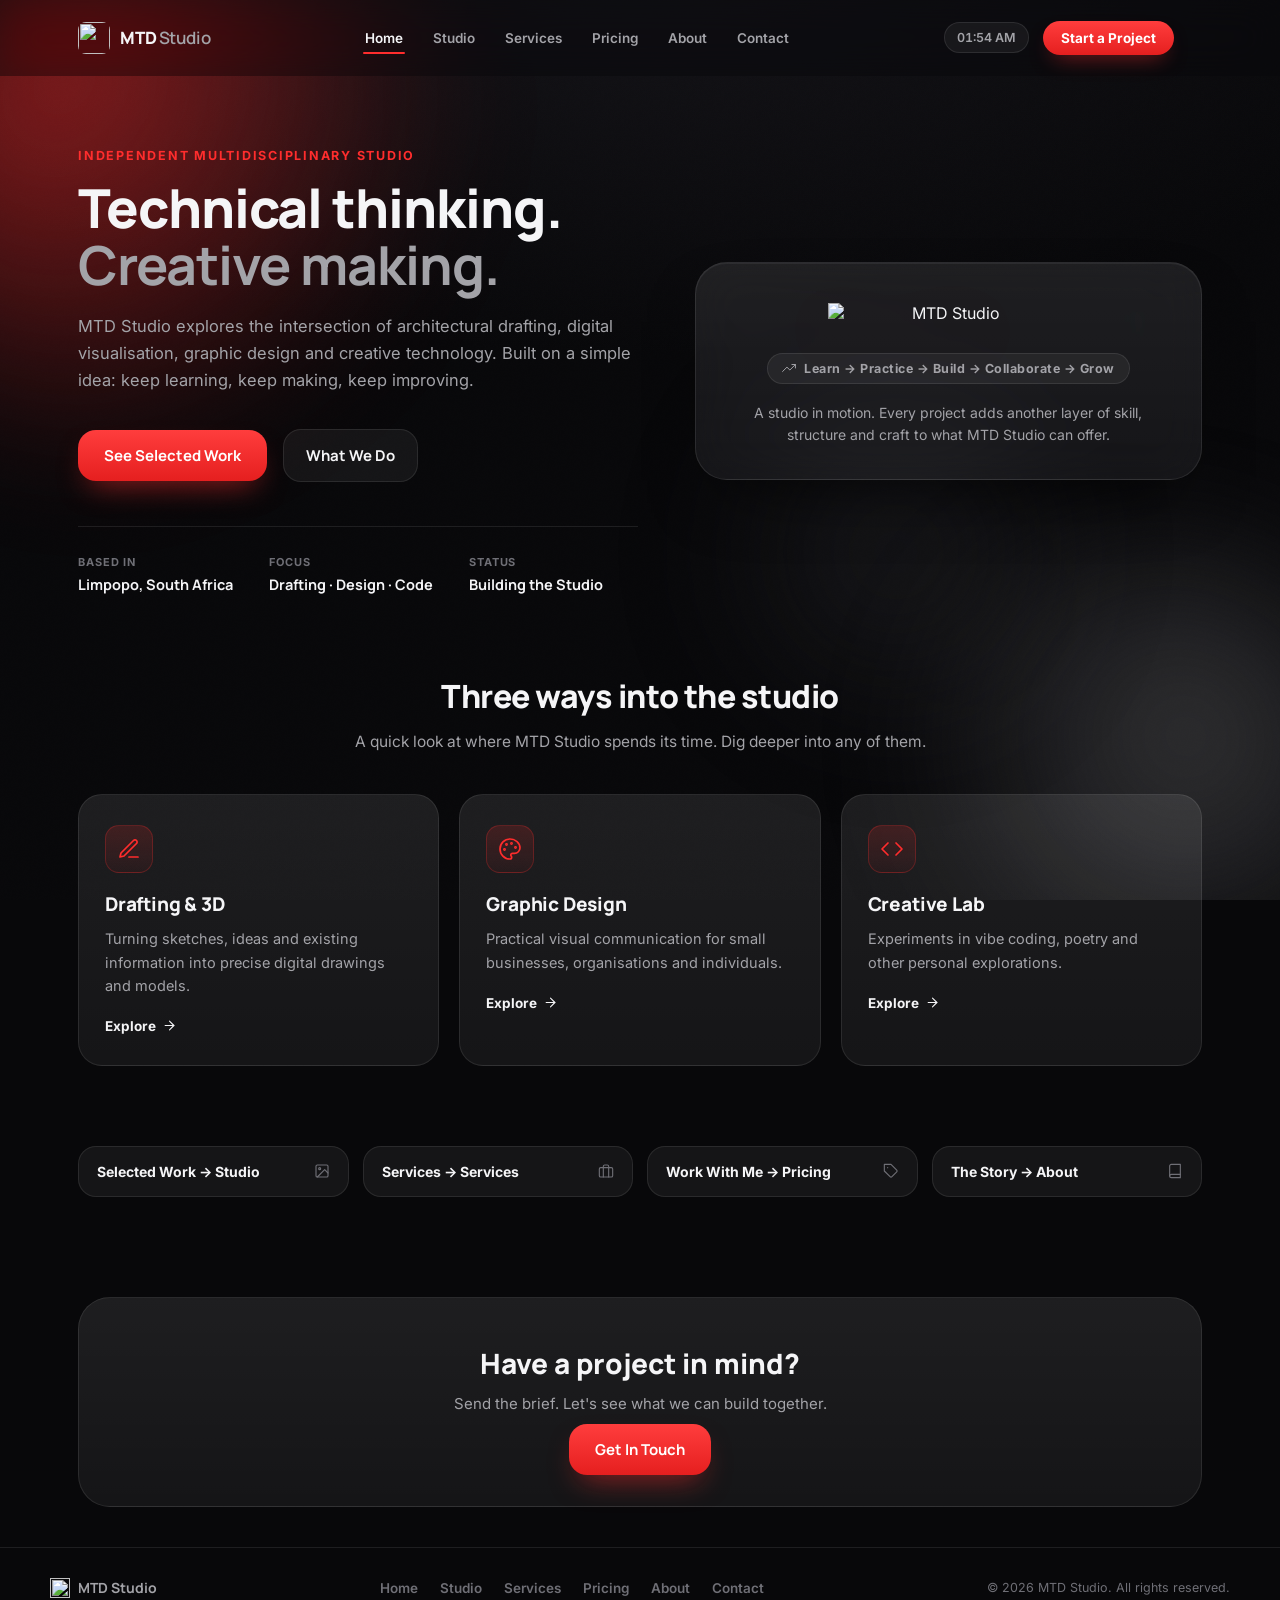
==== commit 856618ec: "Adding Canonical Tags and clean up the site pages" ====
--- a/index.html
+++ b/index.html
@@ -1,21 +1,24 @@
 <!DOCTYPE html>
 <html lang="en">
 <head>
-<meta charset="UTF-8">
-<meta name="viewport" content="width=device-width, initial-scale=1.0, viewport-fit=cover">
-<title>MTD Studio Technical Thinking. Creative Making.</title>
-<meta name="description" content="MTD Studio is an independent multidisciplinary studio exploring the intersection of architectural drafting, digital visualisation, graphic design and creative technology.">
-
-<link rel="icon" type="image/png" href="assets/web tab icon.png">
-<link rel="apple-touch-icon" href="assets/web tab icon.png">
-<meta name="theme-color" content="#0b0b0d">
-
-<link rel="preconnect" href="https://fonts.googleapis.com">
-<link rel="preconnect" href="https://fonts.gstatic.com" crossorigin>
-<link href="https://fonts.googleapis.com/css2?family=Inter:wght@300;400;500;600;700;800&family=Manrope:wght@400;600;700;800&display=swap" rel="stylesheet">
-
-<link rel="stylesheet" href="style.css">
+  <meta name="google-site-verification" content="4KUgwULzQceXPiQKlH07wSml4gDz_AzSEtCJPokLokU" />
+  <meta charset="UTF-8">
+  <meta name="viewport" content="width=device-width, initial-scale=1.0, viewport-fit=cover">
+  <title>MTD Studio | Technical Thinking, Creative Making</title>
+  <link rel="canonical" href="https://mtdstudio.co.za/" />
+  <meta name="description" content="MTD Studio is an independent multidisciplinary studio exploring the intersection of architectural drafting, digital visualisation, graphic design and creative technology.">
+
+  <link rel="icon" type="image/png" href="assets/web tab icon.png">
+  <link rel="apple-touch-icon" href="assets/web tab icon.png">
+  <meta name="theme-color" content="#0b0b0d">
+
+  <link rel="preconnect" href="https://fonts.googleapis.com">
+  <link rel="preconnect" href="https://fonts.gstatic.com" crossorigin>
+  <link href="https://fonts.googleapis.com/css2?family=Inter:wght@300;400;500;600;700;800&family=Manrope:wght@400;600;700;800&display=swap" rel="stylesheet">
+
+  <link rel="stylesheet" href="style.css">
 </head>
+
 <body id="top">
 
 <div class="bg-scene" aria-hidden="true">
@@ -71,8 +74,8 @@
         </h1>
         <p class="subhead">
           MTD Studio explores the intersection of architectural drafting,
-          digital visualisation, graphic design and creative technology —
-          built on a simple idea: keep learning, keep making, keep improving.
+          digital visualisation, graphic design and creative technology.
+          Built on a simple idea: keep learning, keep making, keep improving.
         </p>
 
         <div class="hero__cta-row">
@@ -104,7 +107,7 @@
             Learn → Practice → Build → Collaborate → Grow
           </p>
           <p style="color:var(--text-dim); font-size:14px; line-height:1.6; margin:0;">
-            A studio in motion — every project adds another layer of skill,
+            A studio in motion. Every project adds another layer of skill,
             structure and craft to what MTD Studio can offer.
           </p>
         </div>
@@ -117,7 +120,7 @@
   <section class="section" aria-label="What MTD Studio does">
     <div class="section-head">
       <h2>Three ways into the studio</h2>
-      <p>A quick look at where MTD Studio spends its time — dig deeper into any of them.</p>
+      <p>A quick look at where MTD Studio spends its time. Dig deeper into any of them.</p>
     </div>
 
     <div class="pathways">
@@ -187,7 +190,7 @@
   <section class="section">
     <div class="cta-banner">
       <h2>Have a project in mind?</h2>
-      <p>Send the brief — let's see what we can build together.</p>
+      <p>Send the brief. Let's see what we can build together.</p>
       <a href="contact.html" class="cta-primary">Get In Touch</a>
     </div>
   </section>
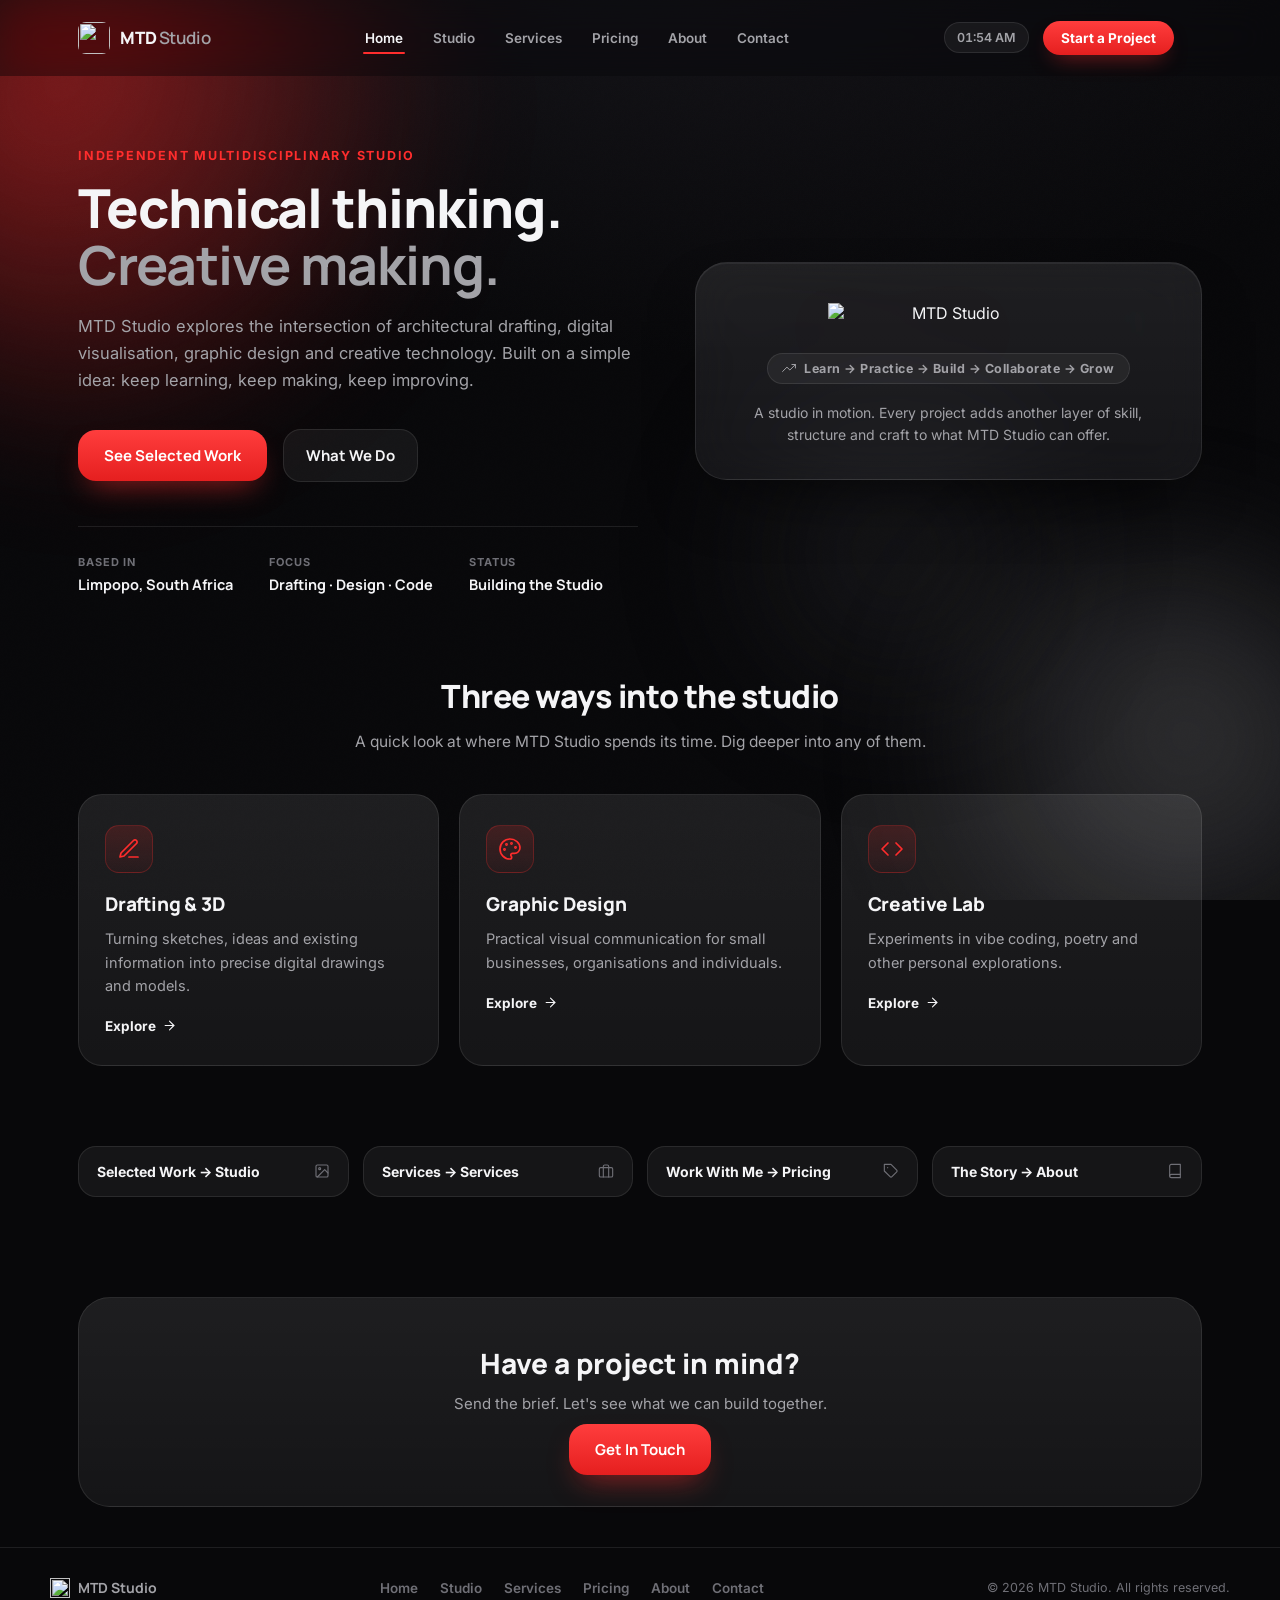
==== commit afefc46f: "Home and Porfolio tags Change" ====
--- a/index.html
+++ b/index.html
@@ -4,7 +4,7 @@
   <meta name="google-site-verification" content="4KUgwULzQceXPiQKlH07wSml4gDz_AzSEtCJPokLokU" />
   <meta charset="UTF-8">
   <meta name="viewport" content="width=device-width, initial-scale=1.0, viewport-fit=cover">
-  <title>MTD Studio | Technical Thinking, Creative Making</title>
+  <title>MTD Studio | Home</title>
   <link rel="canonical" href="https://mtdstudio.co.za/" />
   <meta name="description" content="MTD Studio is an independent multidisciplinary studio exploring the intersection of architectural drafting, digital visualisation, graphic design and creative technology.">
 
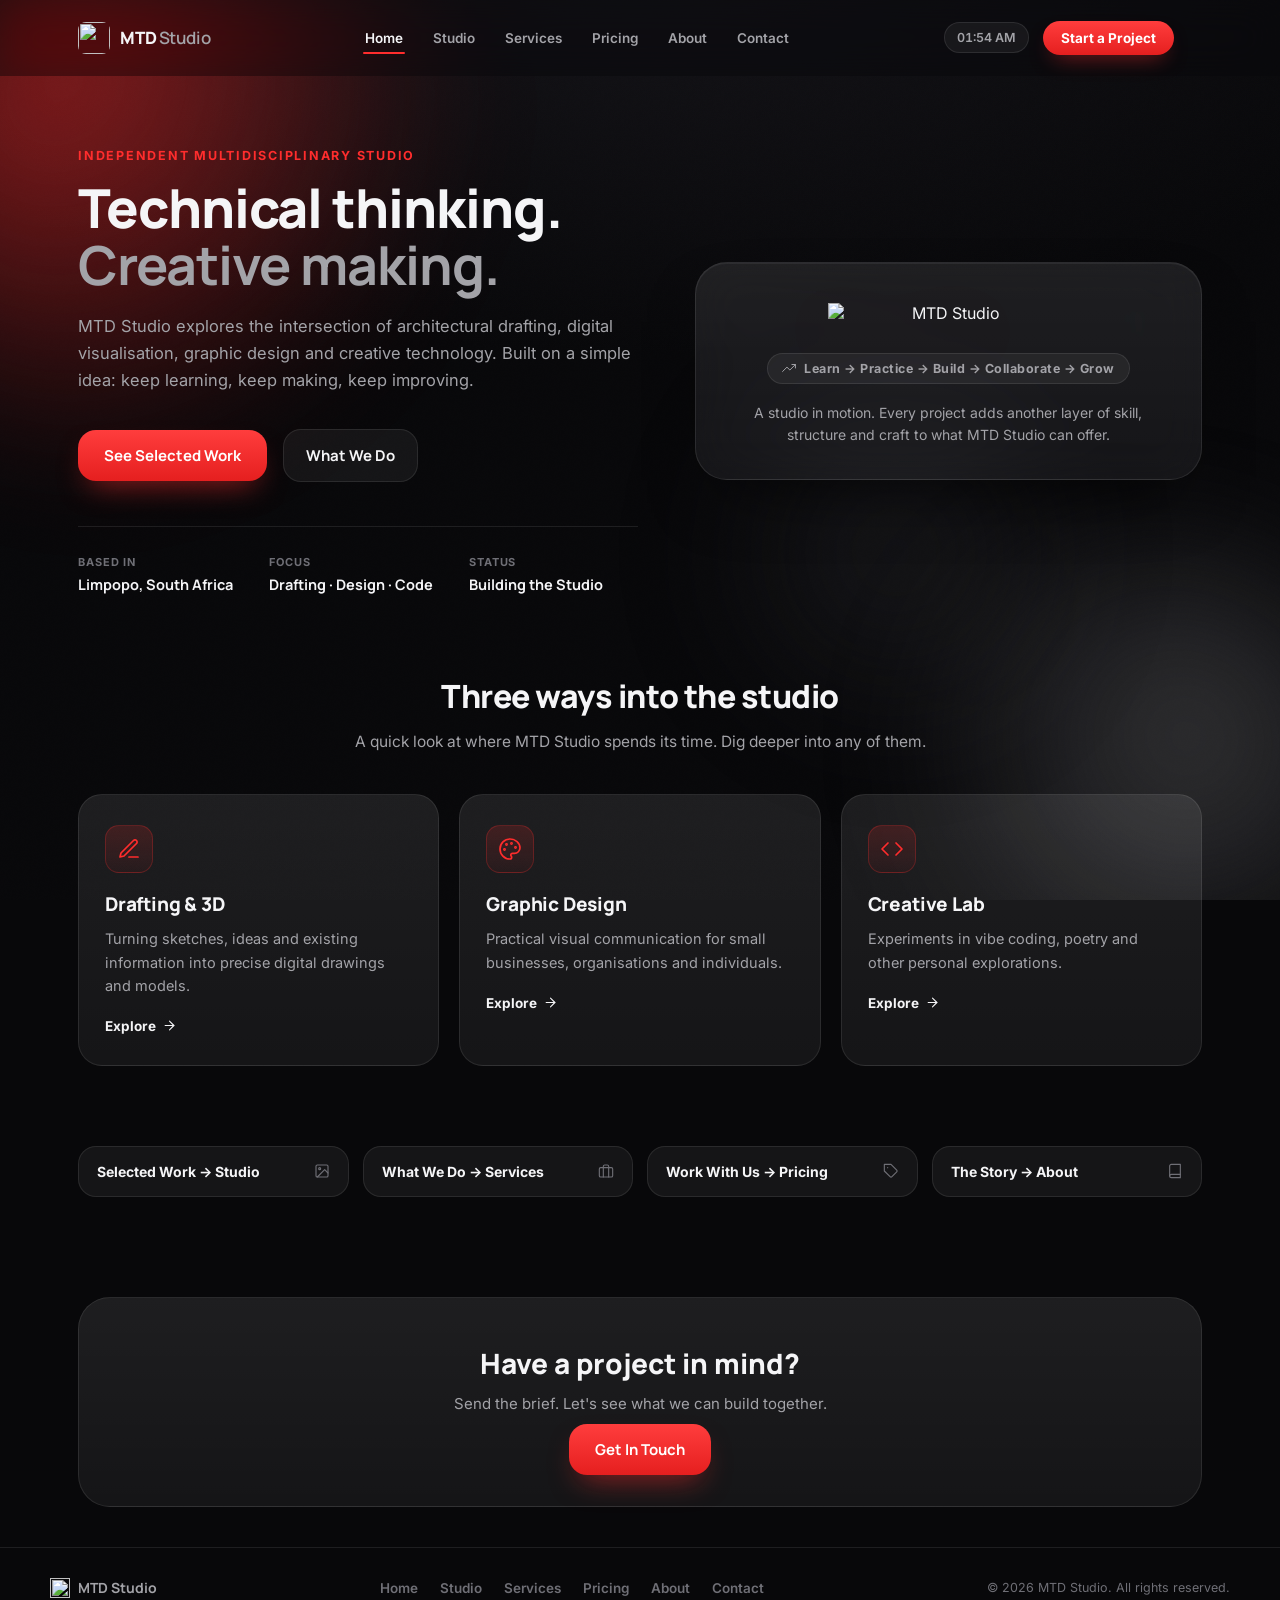
==== commit 1811e453: "minor text changes" ====
--- a/index.html
+++ b/index.html
@@ -172,11 +172,11 @@
         <svg class="icon" viewBox="0 0 24 24"><rect x="3" y="3" width="18" height="18" rx="2" ry="2"></rect><circle cx="8.5" cy="8.5" r="1.5"></circle><polyline points="21 15 16 10 5 21"></polyline></svg>
       </a>
       <a href="services.html" class="quick-link">
-        Services → Services
+        What We Do → Services
         <svg class="icon" viewBox="0 0 24 24"><rect x="2" y="7" width="20" height="14" rx="2" ry="2"></rect><path d="M16 21V5a2 2 0 0 0-2-2h-4a2 2 0 0 0-2 2v16"></path></svg>
       </a>
       <a href="pricing.html" class="quick-link">
-        Work With Me → Pricing
+        Work With Us → Pricing
         <svg class="icon" viewBox="0 0 24 24"><path d="M20.59 13.41L13.42 20.58a2 2 0 0 1-2.83 0L2 12V2h10l8.59 8.59a2 2 0 0 1 0 2.82z"></path><line x1="7" y1="7" x2="7.01" y2="7"></line></svg>
       </a>
       <a href="about.html" class="quick-link">
--- a/style.css
+++ b/style.css
@@ -652,23 +652,94 @@
 .page-header{
   max-width: var(--container);
   margin: 0 auto;
-  padding: 64px 28px 20px;
-  text-align:center;
-}
-.page-header .eyebrow{ justify-content:center; display:flex; align-items:center; gap:8px; }
+  padding:48px 28px 12px;
+  display:grid;
+  grid-template-columns:minmax(180px, 1fr) minmax(220px, 1fr) minmax(300px, 1.4fr);
+  align-items:center;
+  gap:20px;
+  text-align:left;
+}
+.page-header .eyebrow{
+  justify-self:stretch;
+  display:flex;
+  align-items:center;
+  gap:8px;
+  margin:0;
+  padding-right:20px;
+  border-right:1px solid var(--stroke-hi);
+  text-align:left;
+  font-family:var(--font-display);
+  font-size:clamp(32px, 4.4vw, 50px);
+  font-weight:800;
+  letter-spacing:-0.02em;
+  line-height:1.05;
+  text-transform:none;
+  color:var(--red);
+}
 .page-header h1{
+  grid-column:2;
+  grid-row:1;
+  min-height:50px;
+  display:flex;
+  align-items:center;
   font-family: var(--font-display);
   font-size: clamp(32px, 4.4vw, 50px);
   font-weight:800;
   letter-spacing:-0.02em;
-  margin: 0 0 16px;
-}
-.page-header p{
-  max-width: 560px;
-  margin: 0 auto;
-  color: var(--text-dim);
-  font-size: 16px;
+  margin:0;
+  padding:0 20px;
+  border-right:1px solid var(--stroke-hi);
+  text-align:left;
+}
+.page-header p:not(.eyebrow):not(.badge-pill){
+  grid-column:3;
+  grid-row:1;
+  max-width:560px;
+  justify-self:end;
+  margin:0;
+  color:var(--text-dim);
+  font-size:15px;
   line-height:1.65;
+  text-align:left;
+}
+.page-header--studio{
+  grid-template-columns:minmax(180px, 1fr) minmax(220px, 1fr) minmax(300px, 1.4fr);
+  gap:20px;
+  padding-top:48px;
+  padding-bottom:12px;
+}
+.page-header--studio .badge-pill{
+  grid-column:1;
+  grid-row:1;
+  justify-self:stretch;
+  display:flex;
+  align-items:center;
+  gap:8px;
+  margin:0;
+  padding:0 20px 0 0;
+  border:0;
+  border-right:1px solid var(--stroke-hi);
+  border-radius:0;
+  background:none;
+  color:var(--red);
+  font-family:var(--font-display);
+  font-size:clamp(32px, 4.4vw, 50px);
+  font-weight:800;
+  letter-spacing:-0.02em;
+  line-height:1.05;
+  text-transform:none;
+}
+.page-header--studio h1{
+  grid-column:2;
+  grid-row:1;
+  text-align:left;
+}
+.page-header--studio p:not(.badge-pill){
+  grid-column:3;
+  grid-row:1;
+  justify-self:end;
+  max-width:560px;
+  text-align:left;
 }
 
 .badge-pill{
@@ -1213,7 +1284,25 @@
   .hero__stats{ gap: 22px; flex-wrap:wrap; }
   .footer__inner{ flex-direction:column; text-align:center; }
 
-  .page-header{ padding: 48px 18px 12px; }
+  .page-header{
+    padding:48px 18px 12px;
+    grid-template-columns:1fr;
+    gap:12px;
+    text-align:center;
+  }
+  .page-header .eyebrow,
+  .page-header--studio .badge-pill{
+    justify-self:center;
+  }
+  .page-header h1,
+  .page-header p:not(.eyebrow):not(.badge-pill){
+    grid-column:1;
+    grid-row:auto;
+  }
+  .page-header p:not(.eyebrow):not(.badge-pill){
+    justify-self:center;
+    text-align:center;
+  }
   section.section{ padding: 28px 18px; }
   .quick-links{ grid-template-columns: 1fr; }
   .pricing-table{ display:block; overflow-x:auto; }
